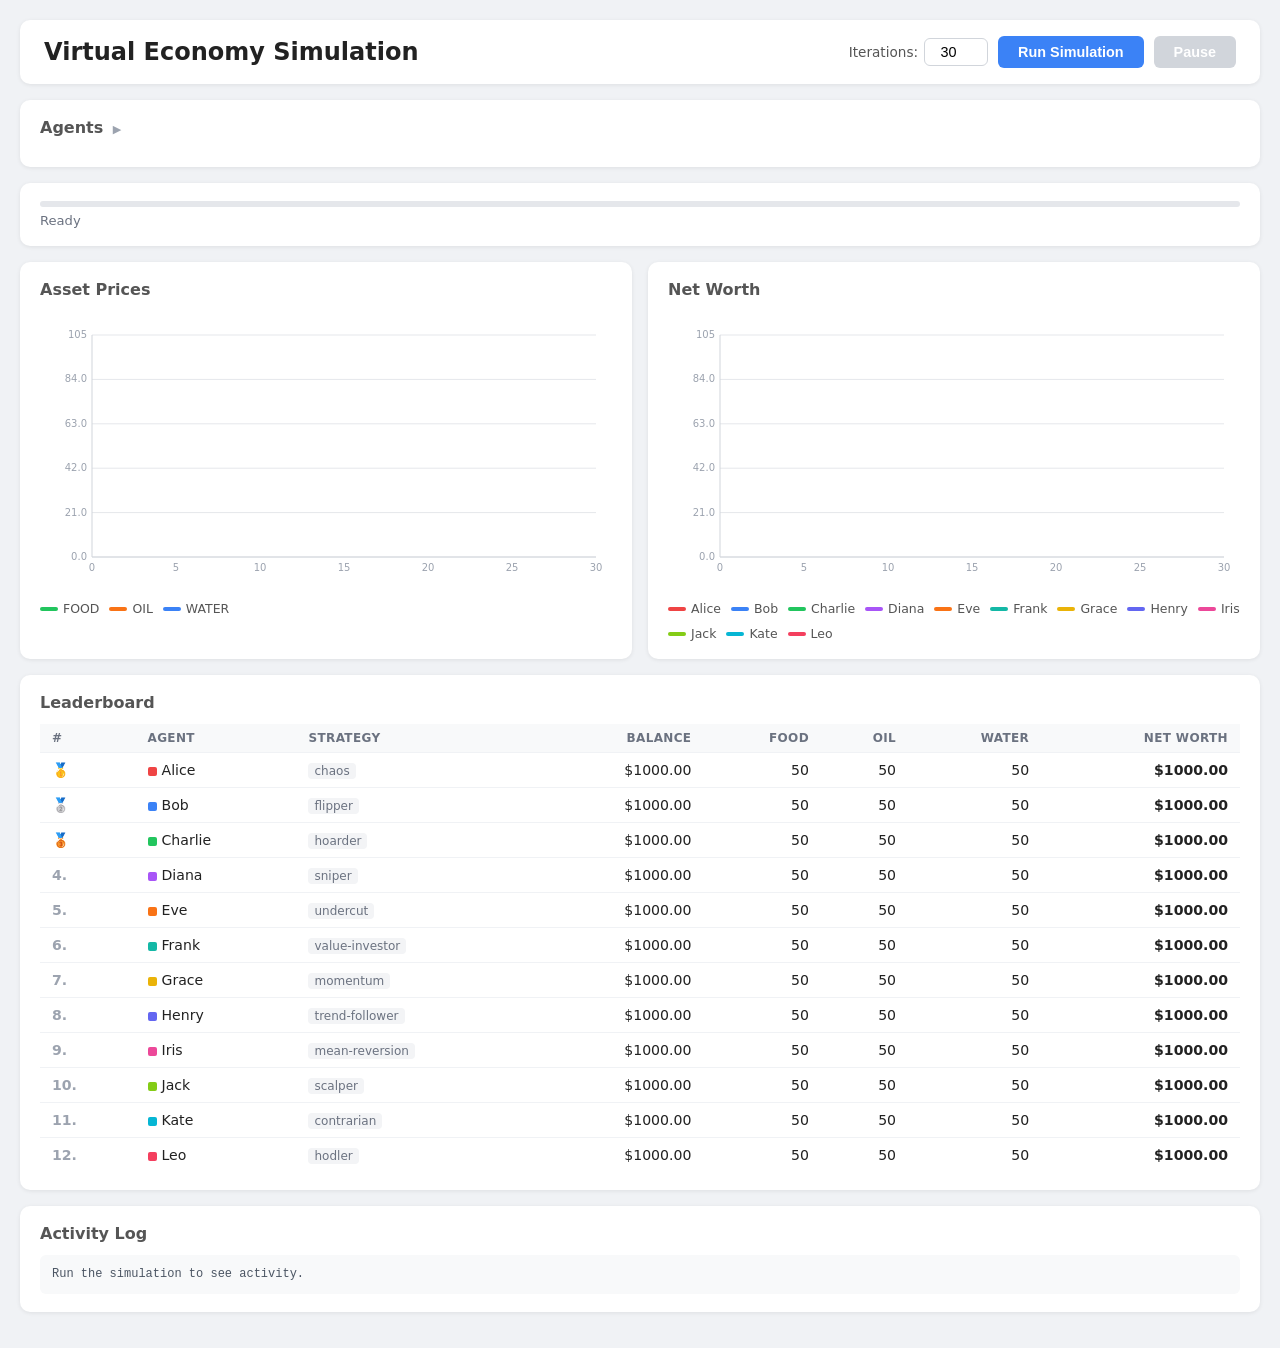
==== public/index.html @ b54c5d49 "feat: Add agents section to web UI" ====
<!DOCTYPE html>
<html lang="en">
<head>
<meta charset="UTF-8">
<meta name="viewport" content="width=device-width, initial-scale=1.0">
<title>Virtual Economy Simulation</title>
<link rel="stylesheet" href="style.css">
</head>
<body>

<div id="header">
  <h1>Virtual Economy Simulation</h1>
  <div id="controls">
    <label>Iterations: <input id="iterations" type="number" value="30" min="1" max="500"></label>
    <button id="runBtn">Run Simulation</button>
    <button id="pauseBtn" disabled>Pause</button>
  </div>
</div>

<div class="card" id="agents-section">
  <h2 id="agentsToggle">Agents <span id="agentsChevron">▶</span></h2>
  <div id="agents-body" hidden>
    <div id="agents-panel"></div>
    <div id="add-agent-row">
      <input id="newAgentName" type="text" placeholder="Agent name" maxlength="20">
      <select id="newAgentStrategy"></select>
      <button id="addAgentBtn">+ Add Agent</button>
    </div>
  </div>
</div>

<div class="card" id="progress-card">
  <div id="progress-bar-wrap"><div id="progress-bar"></div></div>
  <div id="progress-text">Ready</div>
</div>

<div id="charts-row">
  <div class="chart-card">
    <h2>Asset Prices</h2>
    <canvas id="priceChart"></canvas>
    <div class="legend" id="priceLegend"></div>
  </div>
  <div class="chart-card">
    <h2>Net Worth</h2>
    <canvas id="nwChart"></canvas>
    <div class="legend" id="nwLegend"></div>
  </div>
</div>

<div class="card" id="leaderboard-section">
  <h2>Leaderboard</h2>
  <div id="leaderboard-wrap">
    <table id="leaderboard">
      <thead>
        <tr>
          <th>#</th><th>Agent</th><th>Strategy</th>
          <th>Balance</th><th>FOOD</th><th>OIL</th><th>WATER</th><th>Net Worth</th>
        </tr>
      </thead>
      <tbody id="leaderboard-body"></tbody>
    </table>
  </div>
</div>

<div class="card" id="log-section">
  <h2>Activity Log</h2>
  <pre id="log">Run the simulation to see activity.</pre>
</div>

<script src="script.js"></script>
</body>
</html>
---- public/style.css ----
* { box-sizing: border-box; margin: 0; padding: 0; }
body {
  font-family: system-ui, -apple-system, sans-serif;
  background: #f0f2f5;
  color: #222;
  padding: 20px;
  min-width: 320px;
}
h1 { font-size: 1.5rem; font-weight: 700; }
h2 { font-size: 1rem; font-weight: 600; color: #555; margin-bottom: 12px; }

#header {
  display: flex;
  align-items: center;
  justify-content: space-between;
  flex-wrap: wrap;
  gap: 12px;
  background: white;
  padding: 16px 24px;
  border-radius: 10px;
  box-shadow: 0 1px 4px rgba(0,0,0,.08);
  margin-bottom: 16px;
}
#controls {
  display: flex;
  align-items: center;
  gap: 10px;
  flex-wrap: wrap;
}
#controls label {
  font-size: .85rem;
  color: #555;
  display: flex;
  align-items: center;
  gap: 6px;
}
#iterations {
  width: 64px;
  padding: 5px 8px;
  border: 1px solid #d1d5db;
  border-radius: 6px;
  font-size: .9rem;
  text-align: center;
}
#runBtn {
  padding: 8px 20px;
  background: #3b82f6;
  color: white;
  border: none;
  border-radius: 6px;
  font-size: .9rem;
  font-weight: 600;
  cursor: pointer;
}
#runBtn:hover:not(:disabled) { background: #2563eb; }
#runBtn:disabled { background: #93c5fd; cursor: default; }
#pauseBtn {
  padding: 8px 20px;
  background: #6b7280;
  color: white;
  border: none;
  border-radius: 6px;
  font-size: .9rem;
  font-weight: 600;
  cursor: pointer;
}
#pauseBtn:hover:not(:disabled) { background: #4b5563; }
#pauseBtn:disabled { background: #d1d5db; cursor: default; }

.card {
  background: white;
  border-radius: 10px;
  padding: 18px 20px;
  box-shadow: 0 1px 4px rgba(0,0,0,.08);
  margin-bottom: 16px;
}

#progress-bar-wrap {
  height: 6px;
  background: #e5e7eb;
  border-radius: 999px;
  margin-bottom: 6px;
}
#progress-bar {
  height: 6px;
  background: #3b82f6;
  border-radius: 999px;
  width: 0;
  transition: width .2s;
}
#progress-text { font-size: .82rem; color: #6b7280; }

#charts-row {
  display: grid;
  grid-template-columns: 1fr 1fr;
  gap: 16px;
  margin-bottom: 16px;
}
@media (max-width: 860px) { #charts-row { grid-template-columns: 1fr; } }

.chart-card {
  background: white;
  border-radius: 10px;
  padding: 18px 20px;
  box-shadow: 0 1px 4px rgba(0,0,0,.08);
}
canvas { display: block; width: 100%; height: 280px; }

.legend {
  display: flex;
  flex-wrap: wrap;
  gap: 10px;
  margin-top: 10px;
}
.legend-item {
  display: flex;
  align-items: center;
  gap: 5px;
  font-size: .78rem;
  color: #555;
}
.legend-swatch {
  width: 18px;
  height: 4px;
  border-radius: 2px;
}

#agentsToggle { cursor: pointer; user-select: none; }
#agentsChevron { font-size: .7rem; color: #9ca3af; margin-left: 4px; }

.agents-table {
  width: 100%;
  border-collapse: collapse;
  font-size: .85rem;
  margin-bottom: 10px;
}
.agents-table th {
  text-align: left;
  padding: 5px 10px;
  color: #6b7280;
  font-size: .75rem;
  font-weight: 600;
  text-transform: uppercase;
  letter-spacing: .03em;
  border-bottom: 1px solid #e5e7eb;
}
.agents-table td { padding: 5px 10px; border-top: 1px solid #f0f2f5; }
.strategy-sel {
  font-size: .8rem;
  border: 1px solid #d1d5db;
  border-radius: 4px;
  padding: 2px 4px;
  color: #374151;
}
.rm-agent-btn {
  background: none;
  border: none;
  color: #9ca3af;
  cursor: pointer;
  font-size: .9rem;
  padding: 2px 4px;
}
.rm-agent-btn:hover { color: #ef4444; }
.no-agents { font-size: .85rem; color: #9ca3af; margin-bottom: 10px; }
#add-agent-row {
  display: flex;
  gap: 8px;
  align-items: center;
  flex-wrap: wrap;
  margin-top: 6px;
}
#newAgentName {
  width: 130px;
  padding: 5px 8px;
  border: 1px solid #d1d5db;
  border-radius: 6px;
  font-size: .85rem;
}
#newAgentStrategy {
  padding: 5px 6px;
  border: 1px solid #d1d5db;
  border-radius: 6px;
  font-size: .85rem;
  color: #374151;
}
#addAgentBtn {
  padding: 5px 14px;
  background: #10b981;
  color: white;
  border: none;
  border-radius: 6px;
  font-size: .85rem;
  font-weight: 600;
  cursor: pointer;
}
#addAgentBtn:hover { background: #059669; }

#leaderboard-wrap { overflow-x: auto; }
#leaderboard {
  width: 100%;
  border-collapse: collapse;
  font-size: .88rem;
}
#leaderboard th {
  text-align: right;
  padding: 7px 12px;
  background: #f8f9fa;
  color: #6b7280;
  font-size: .75rem;
  font-weight: 600;
  text-transform: uppercase;
  letter-spacing: .03em;
  white-space: nowrap;
}
#leaderboard th:first-child,
#leaderboard th:nth-child(2),
#leaderboard th:nth-child(3) { text-align: left; }
#leaderboard td {
  padding: 9px 12px;
  border-top: 1px solid #f0f2f5;
  text-align: right;
  white-space: nowrap;
}
#leaderboard td:first-child,
#leaderboard td:nth-child(2),
#leaderboard td:nth-child(3) { text-align: left; }
#leaderboard tr:hover td { background: #fafafa; }
.rank { font-weight: 700; color: #9ca3af; width: 28px; display: inline-block; }
.rank-1 { color: #f59e0b; }
.rank-2 { color: #6b7280; }
.rank-3 { color: #b45309; }
.nw { font-weight: 600; }
.color-pip {
  display: inline-block;
  width: 9px;
  height: 9px;
  border-radius: 2px;
  margin-right: 5px;
  vertical-align: middle;
}
.strategy-tag {
  font-size: .75rem;
  color: #6b7280;
  background: #f3f4f6;
  border-radius: 4px;
  padding: 1px 6px;
}

#log-section pre {
  font-family: 'Menlo', 'Consolas', monospace;
  font-size: .75rem;
  color: #4b5563;
  max-height: 160px;
  overflow-y: auto;
  line-height: 1.55;
  white-space: pre-wrap;
  background: #f8f9fa;
  padding: 10px 12px;
  border-radius: 6px;
}
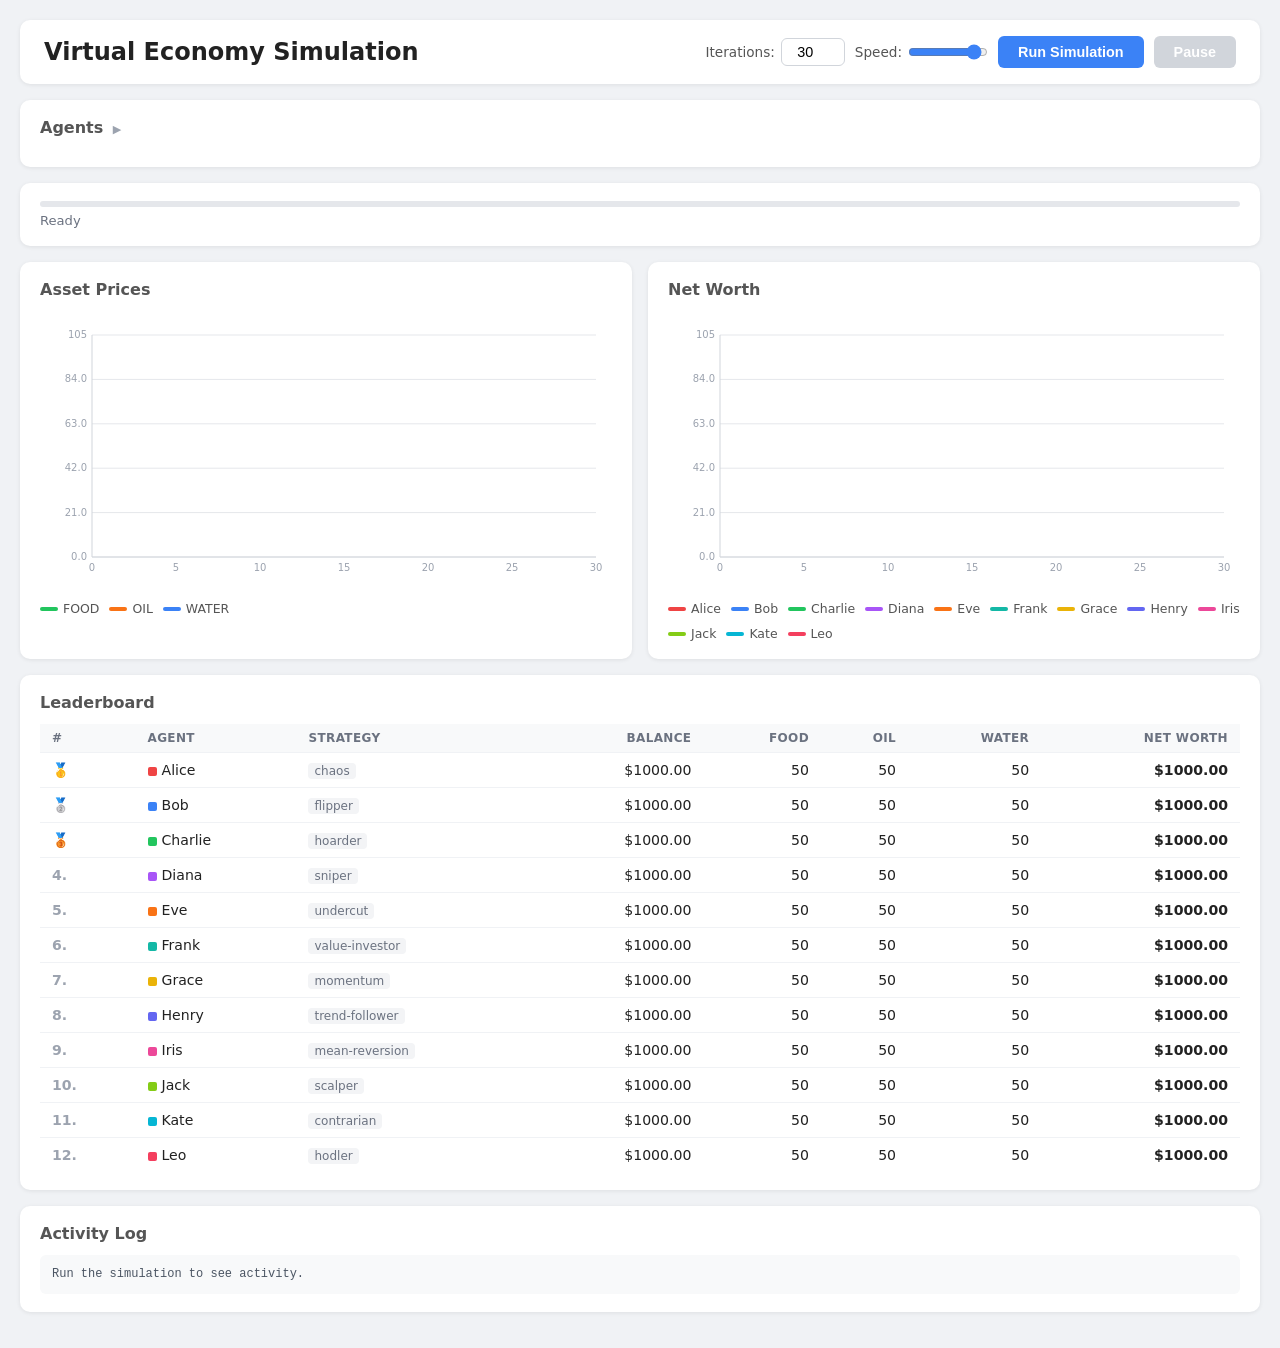
==== commit 83f7932f: "feat: Add slider to control simulatino speed" ====
--- a/public/index.html
+++ b/public/index.html
@@ -12,6 +12,7 @@
   <h1>Virtual Economy Simulation</h1>
   <div id="controls">
     <label>Iterations: <input id="iterations" type="number" value="30" min="1" max="500"></label>
+    <label>Speed: <input id="speed" type="range" min="0" max="100" value="90"></label>
     <button id="runBtn">Run Simulation</button>
     <button id="pauseBtn" disabled>Pause</button>
   </div>
--- a/public/style.css
+++ b/public/style.css
@@ -34,6 +34,7 @@
   align-items: center;
   gap: 6px;
 }
+#speed { width: 80px; cursor: pointer; accent-color: #3b82f6; }
 #iterations {
   width: 64px;
   padding: 5px 8px;
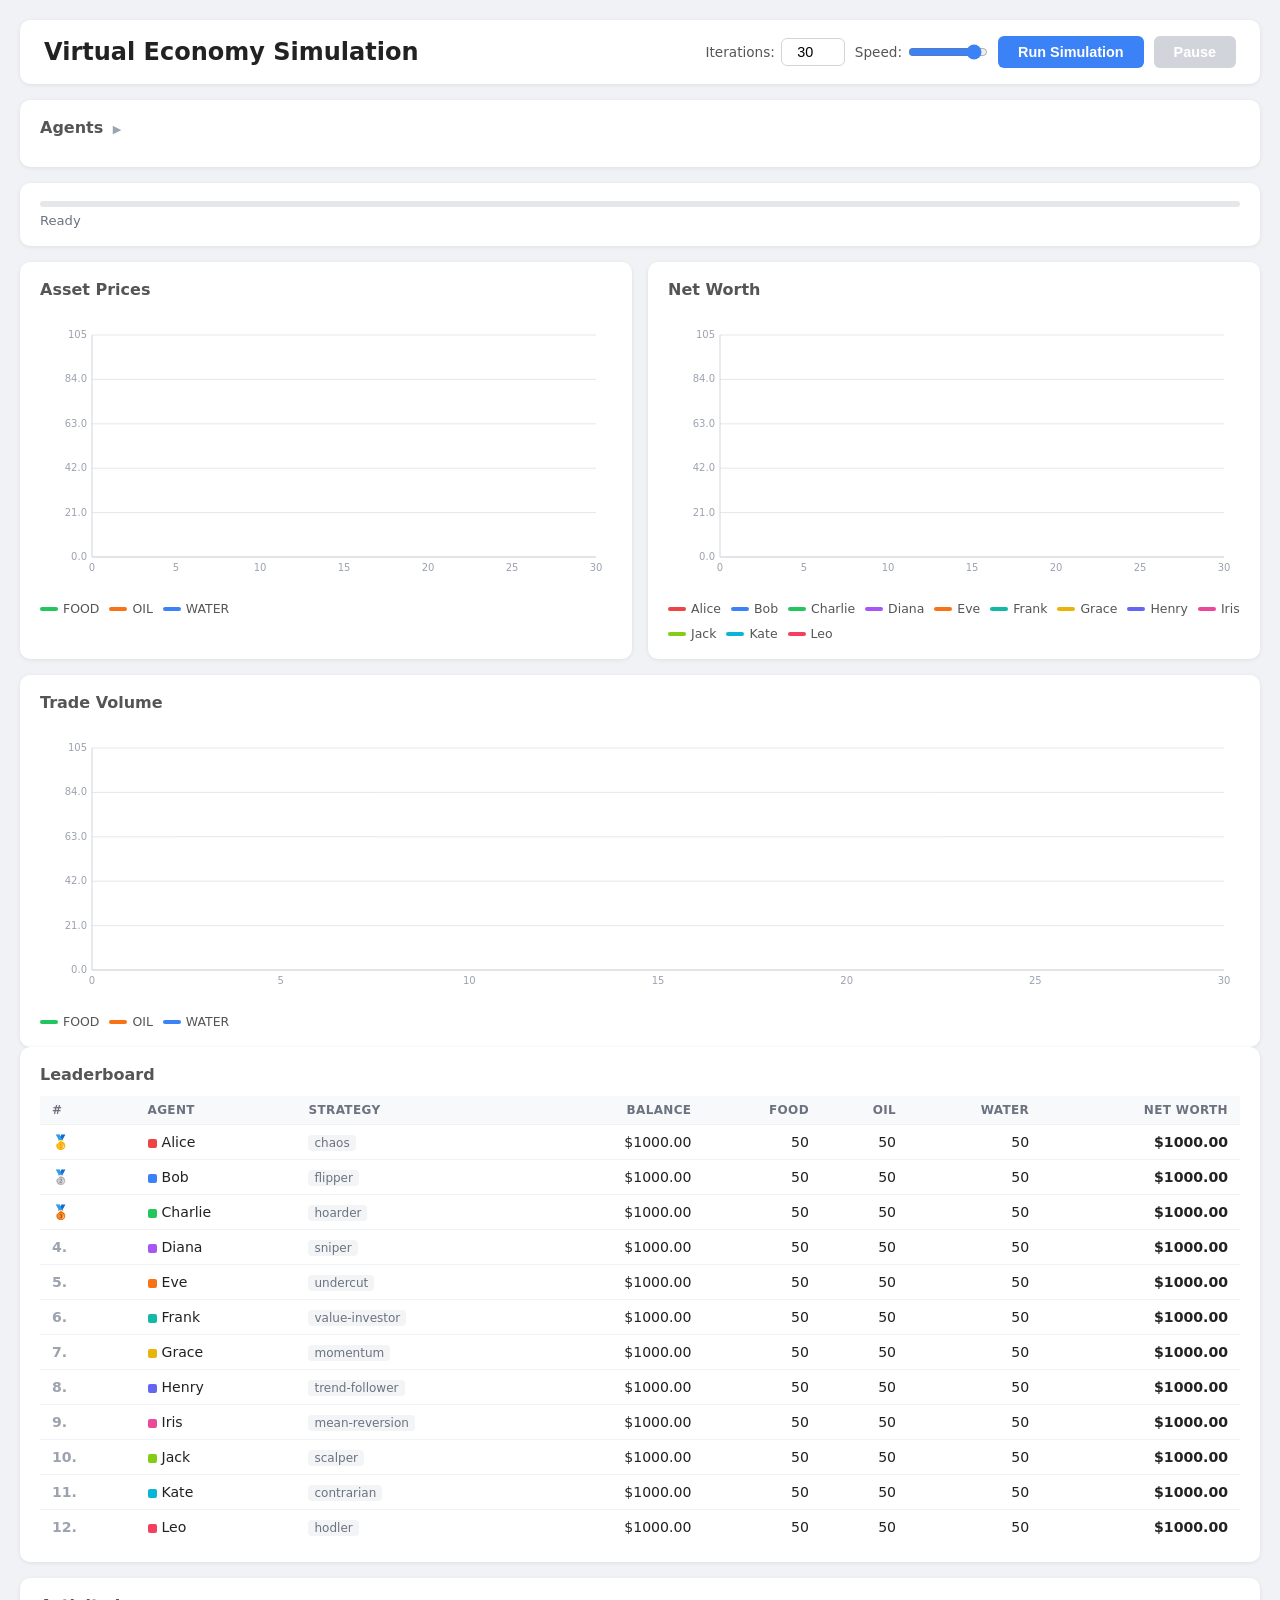
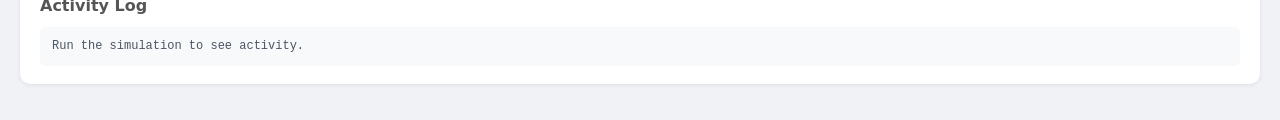
==== commit 2eda75af: "feat: Add trade volume chart" ====
--- a/public/index.html
+++ b/public/index.html
@@ -48,6 +48,12 @@
   </div>
 </div>
 
+<div class="chart-card" id="volume-section">
+  <h2>Trade Volume</h2>
+  <canvas id="volumeChart"></canvas>
+  <div class="legend" id="volumeLegend"></div>
+</div>
+
 <div class="card" id="leaderboard-section">
   <h2>Leaderboard</h2>
   <div id="leaderboard-wrap">
@@ -68,6 +74,7 @@
   <pre id="log">Run the simulation to see activity.</pre>
 </div>
 
+<div id="chart-tooltip" hidden></div>
 <script src="script.js"></script>
 </body>
 </html>
--- a/public/style.css
+++ b/public/style.css
@@ -1,4 +1,20 @@
 * { box-sizing: border-box; margin: 0; padding: 0; }
+#chart-tooltip {
+  position: fixed;
+  background: rgba(17,24,39,.88);
+  color: #f9fafb;
+  border-radius: 6px;
+  padding: 7px 10px;
+  font-size: .78rem;
+  pointer-events: none;
+  z-index: 100;
+  min-width: 110px;
+  box-shadow: 0 2px 8px rgba(0,0,0,.25);
+}
+#chart-tooltip[hidden] { display: none; }
+.tip-iter { font-weight: 600; margin-bottom: 4px; color: #d1d5db; }
+.tip-row { display: flex; align-items: center; gap: 6px; margin-top: 2px; }
+.tip-dot { width: 8px; height: 8px; border-radius: 50%; flex-shrink: 0; }
 body {
   font-family: system-ui, -apple-system, sans-serif;
   background: #f0f2f5;
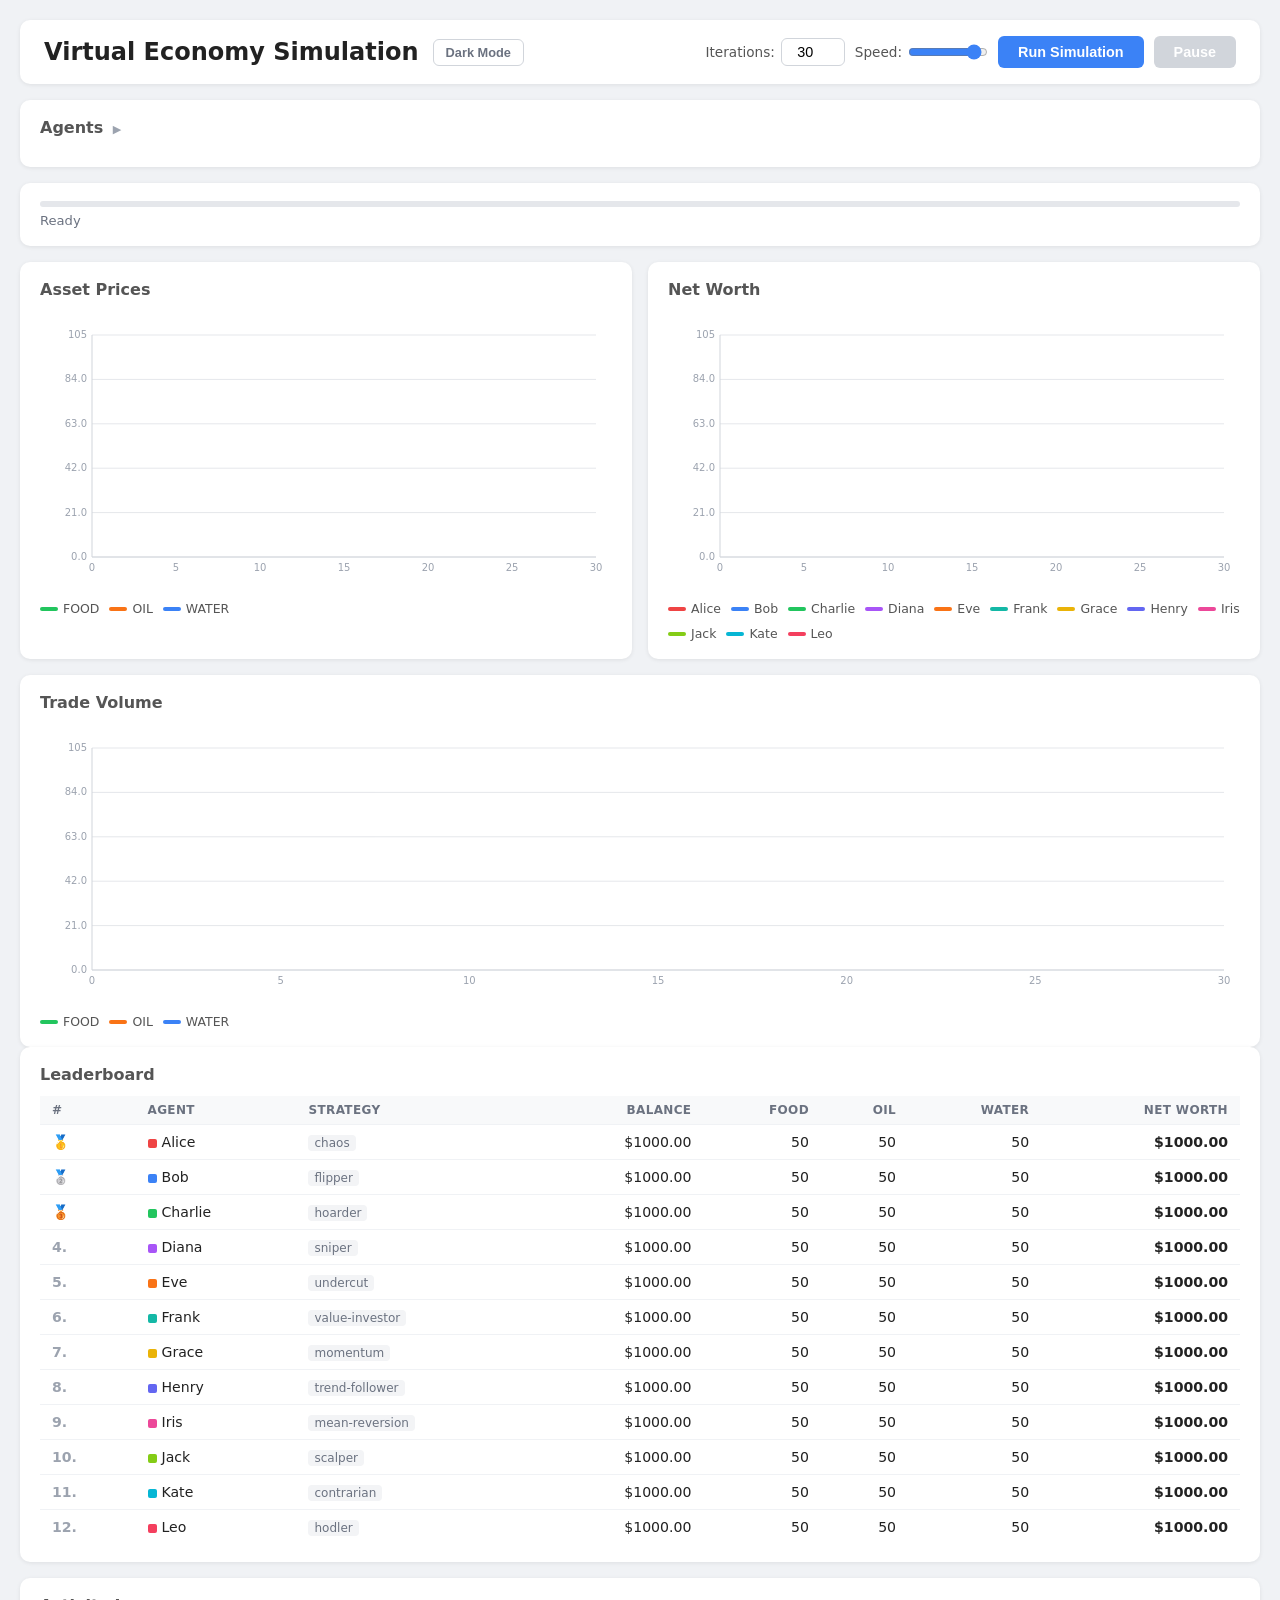
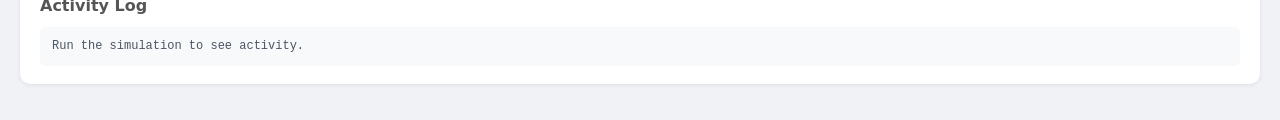
==== commit 22bfa221: "feat: Add dark mode toggle" ====
--- a/public/index.html
+++ b/public/index.html
@@ -9,7 +9,10 @@
 <body>
 
 <div id="header">
-  <h1>Virtual Economy Simulation</h1>
+  <div id="title-row">
+    <h1>Virtual Economy Simulation</h1>
+    <button id="themeBtn">Dark Mode</button>
+  </div>
   <div id="controls">
     <label>Iterations: <input id="iterations" type="number" value="30" min="1" max="500"></label>
     <label>Speed: <input id="speed" type="range" min="0" max="100" value="90"></label>
--- a/public/style.css
+++ b/public/style.css
@@ -263,6 +263,48 @@
   padding: 1px 6px;
 }
 
+#title-row { display: flex; align-items: center; gap: 14px; }
+#themeBtn {
+  padding: 5px 12px;
+  font-size: .8rem;
+  font-weight: 600;
+  border: 1px solid #d1d5db;
+  border-radius: 6px;
+  background: transparent;
+  color: #6b7280;
+  cursor: pointer;
+  white-space: nowrap;
+}
+#themeBtn:hover { border-color: #9ca3af; color: #374151; }
+
+[data-theme="dark"] body                 { background: #0f172a; color: #e2e8f0; }
+[data-theme="dark"] h2                   { color: #94a3b8; }
+[data-theme="dark"] #header              { background: #1e293b; box-shadow: 0 1px 4px rgba(0,0,0,.4); }
+[data-theme="dark"] #themeBtn            { border-color: #475569; color: #94a3b8; }
+[data-theme="dark"] #themeBtn:hover      { border-color: #64748b; color: #e2e8f0; }
+[data-theme="dark"] #controls label      { color: #94a3b8; }
+[data-theme="dark"] #iterations,
+[data-theme="dark"] #newAgentName        { background: #0f172a; border-color: #475569; color: #e2e8f0; }
+[data-theme="dark"] #pauseBtn:disabled   { background: #334155; }
+[data-theme="dark"] .card,
+[data-theme="dark"] .chart-card          { background: #1e293b; box-shadow: 0 1px 4px rgba(0,0,0,.4); }
+[data-theme="dark"] #progress-bar-wrap   { background: #334155; }
+[data-theme="dark"] #progress-text       { color: #64748b; }
+[data-theme="dark"] .legend-item         { color: #94a3b8; }
+[data-theme="dark"] #agentsChevron       { color: #475569; }
+[data-theme="dark"] .agents-table th     { color: #64748b; border-bottom-color: #334155; }
+[data-theme="dark"] .agents-table td     { border-top-color: #334155; }
+[data-theme="dark"] .strategy-sel,
+[data-theme="dark"] #newAgentStrategy    { background: #0f172a; border-color: #475569; color: #e2e8f0; }
+[data-theme="dark"] .rm-agent-btn        { color: #475569; }
+[data-theme="dark"] .no-agents           { color: #475569; }
+[data-theme="dark"] #leaderboard th      { background: #162032; color: #64748b; }
+[data-theme="dark"] #leaderboard td      { border-top-color: #334155; }
+[data-theme="dark"] #leaderboard tr:hover td { background: #243044; }
+[data-theme="dark"] .rank                { color: #475569; }
+[data-theme="dark"] .strategy-tag        { background: #334155; color: #94a3b8; }
+[data-theme="dark"] #log-section pre     { background: #162032; color: #64748b; }
+
 #log-section pre {
   font-family: 'Menlo', 'Consolas', monospace;
   font-size: .75rem;
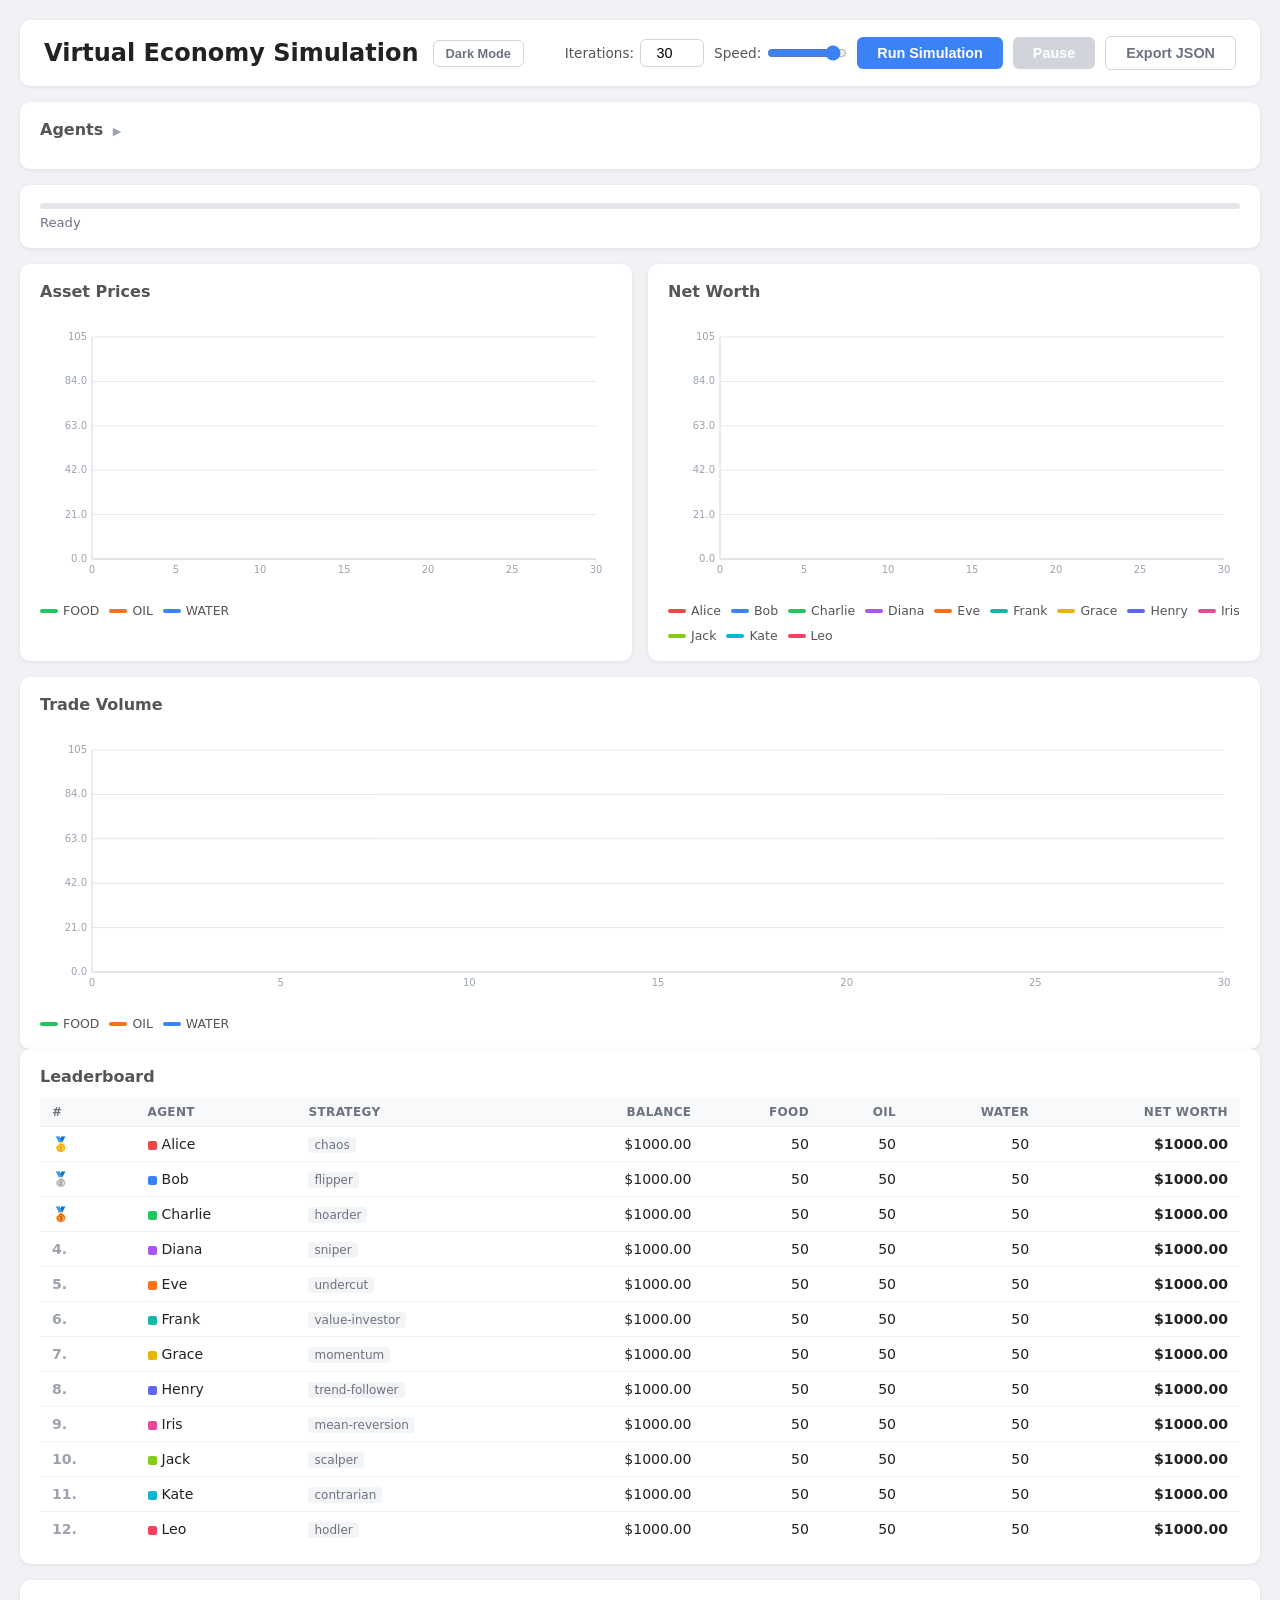
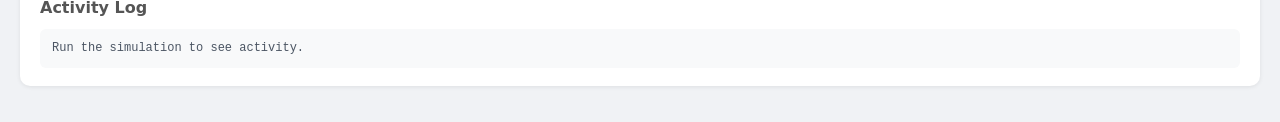
==== commit cbf6976e: "feat: Allow exposrting data as JSON" ====
--- a/public/index.html
+++ b/public/index.html
@@ -18,6 +18,7 @@
     <label>Speed: <input id="speed" type="range" min="0" max="100" value="90"></label>
     <button id="runBtn">Run Simulation</button>
     <button id="pauseBtn" disabled>Pause</button>
+    <button id="exportBtn">Export JSON</button>
   </div>
 </div>
 
--- a/public/style.css
+++ b/public/style.css
@@ -83,6 +83,19 @@
 }
 #pauseBtn:hover:not(:disabled) { background: #4b5563; }
 #pauseBtn:disabled { background: #d1d5db; cursor: default; }
+#exportBtn {
+  padding: 8px 20px;
+  background: transparent;
+  color: #6b7280;
+  border: 1px solid #d1d5db;
+  border-radius: 6px;
+  font-size: .9rem;
+  font-weight: 600;
+  cursor: pointer;
+}
+#exportBtn:hover { border-color: #9ca3af; color: #374151; }
+[data-theme="dark"] #exportBtn { border-color: #475569; color: #94a3b8; }
+[data-theme="dark"] #exportBtn:hover { border-color: #64748b; color: #e2e8f0; }
 
 .card {
   background: white;
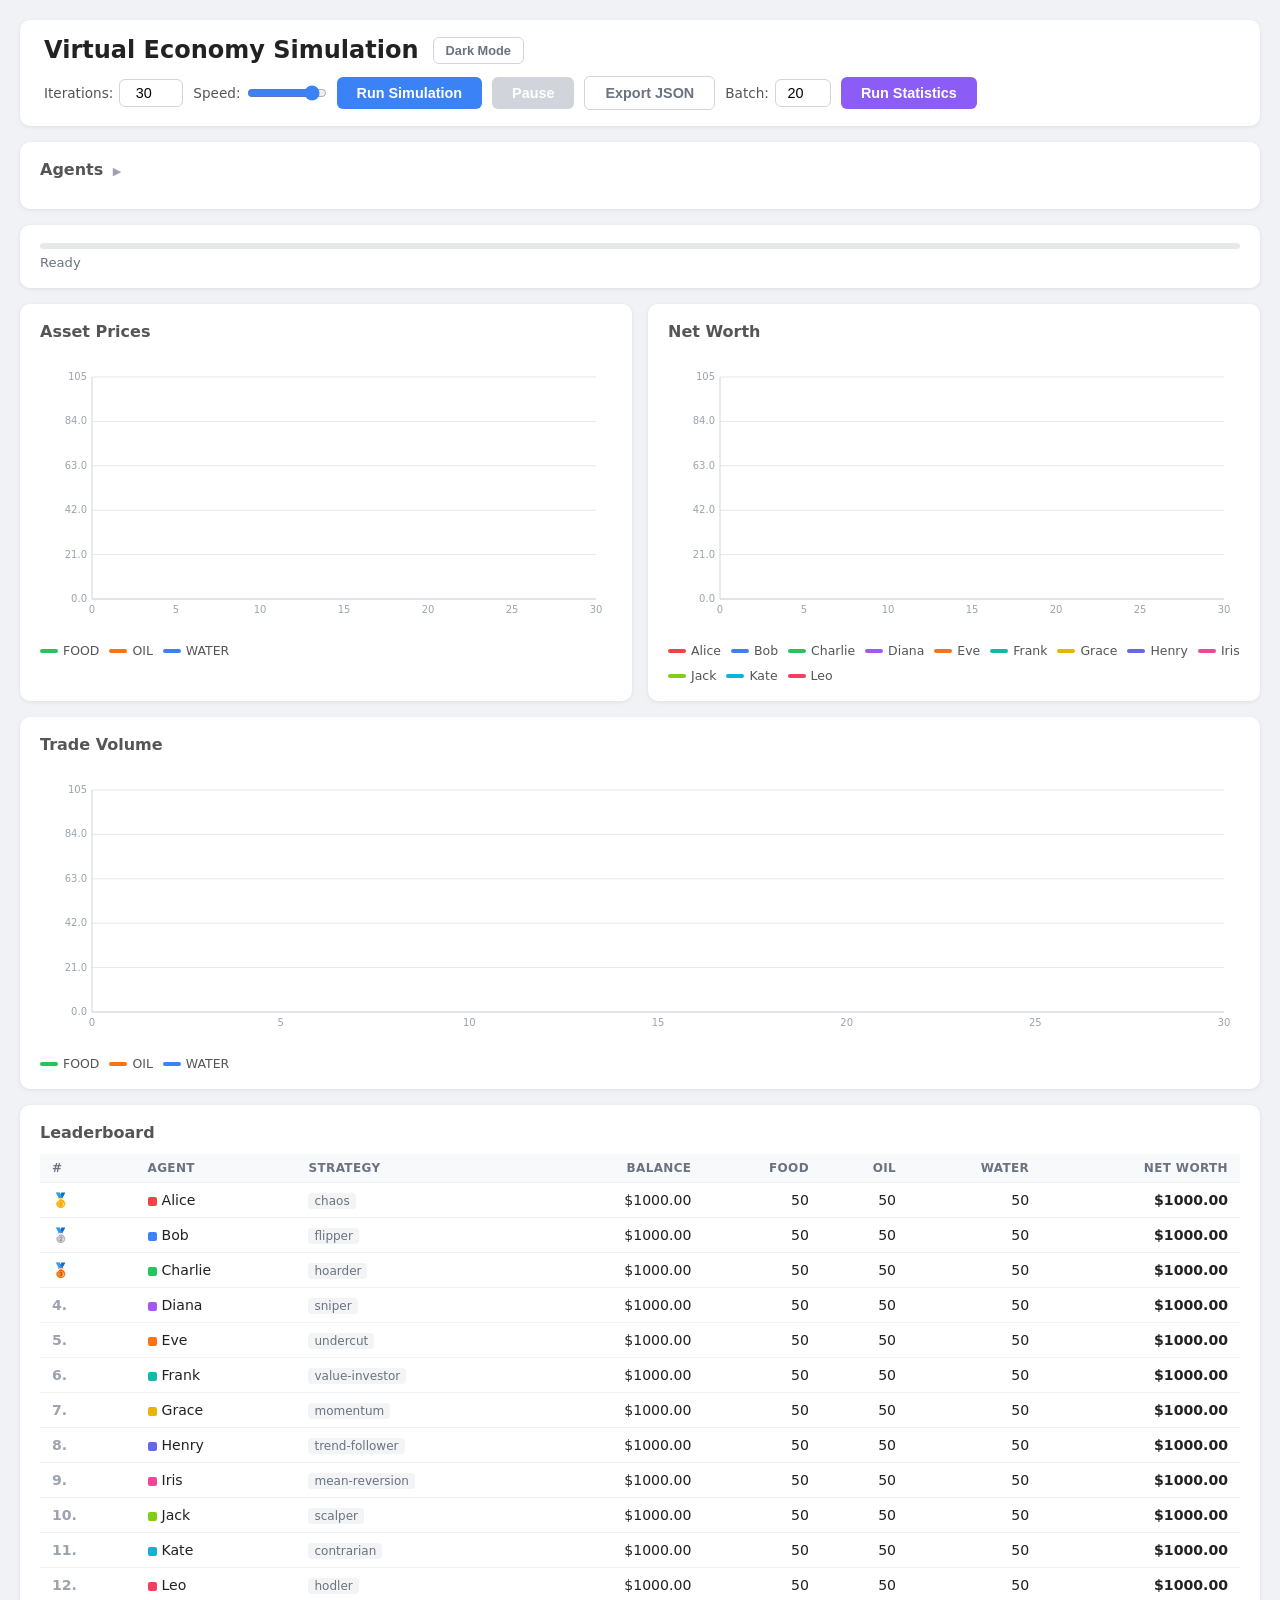
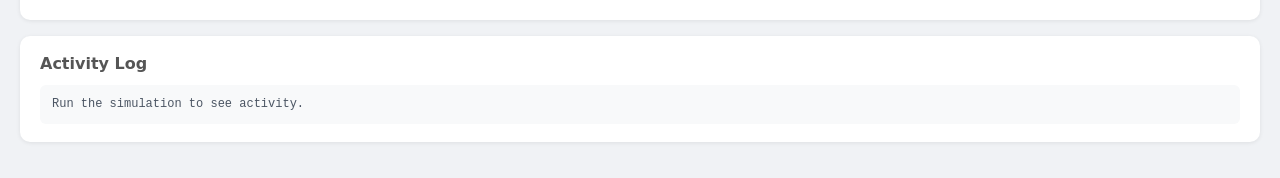
==== commit b428d7da: "feat: Add a way to run a batch of trials" ====
--- a/public/index.html
+++ b/public/index.html
@@ -19,6 +19,8 @@
     <button id="runBtn">Run Simulation</button>
     <button id="pauseBtn" disabled>Pause</button>
     <button id="exportBtn">Export JSON</button>
+    <label>Batch: <input id="batchRuns" type="number" value="20" min="2" max="200"></label>
+    <button id="batchBtn">Run Statistics</button>
   </div>
 </div>
 
@@ -58,6 +60,11 @@
   <div class="legend" id="volumeLegend"></div>
 </div>
 
+<div class="card" id="stats-section" hidden>
+  <h2>Strategy Statistics</h2>
+  <div id="stats-wrap"></div>
+</div>
+
 <div class="card" id="leaderboard-section">
   <h2>Leaderboard</h2>
   <div id="leaderboard-wrap">
--- a/public/style.css
+++ b/public/style.css
@@ -96,6 +96,26 @@
 #exportBtn:hover { border-color: #9ca3af; color: #374151; }
 [data-theme="dark"] #exportBtn { border-color: #475569; color: #94a3b8; }
 [data-theme="dark"] #exportBtn:hover { border-color: #64748b; color: #e2e8f0; }
+#batchRuns { width: 56px; padding: 5px 8px; border: 1px solid #d1d5db; border-radius: 6px; font-size: .9rem; text-align: center; }
+[data-theme="dark"] #batchRuns { background: #0f172a; border-color: #475569; color: #e2e8f0; }
+#batchBtn {
+  padding: 8px 20px;
+  background: #8b5cf6;
+  color: white;
+  border: none;
+  border-radius: 6px;
+  font-size: .9rem;
+  font-weight: 600;
+  cursor: pointer;
+}
+#batchBtn:hover:not(:disabled) { background: #7c3aed; }
+#batchBtn:disabled { background: #c4b5fd; cursor: default; }
+.stats-meta { font-size: .8rem; color: #9ca3af; margin-bottom: 10px; }
+.stats-table { width: 100%; border-collapse: collapse; font-size: .88rem; }
+.stats-table th { text-align: left; padding: 7px 12px; background: #f8f9fa; color: #6b7280; font-size: .75rem; font-weight: 600; text-transform: uppercase; letter-spacing: .03em; white-space: nowrap; }
+.stats-table td { padding: 8px 12px; border-top: 1px solid #f0f2f5; }
+[data-theme="dark"] .stats-table th { background: #162032; color: #64748b; }
+[data-theme="dark"] .stats-table td { border-top-color: #334155; }
 
 .card {
   background: white;
@@ -134,6 +154,7 @@
   padding: 18px 20px;
   box-shadow: 0 1px 4px rgba(0,0,0,.08);
 }
+#volume-section { margin-bottom: 16px; }
 canvas { display: block; width: 100%; height: 280px; }
 
 .legend {
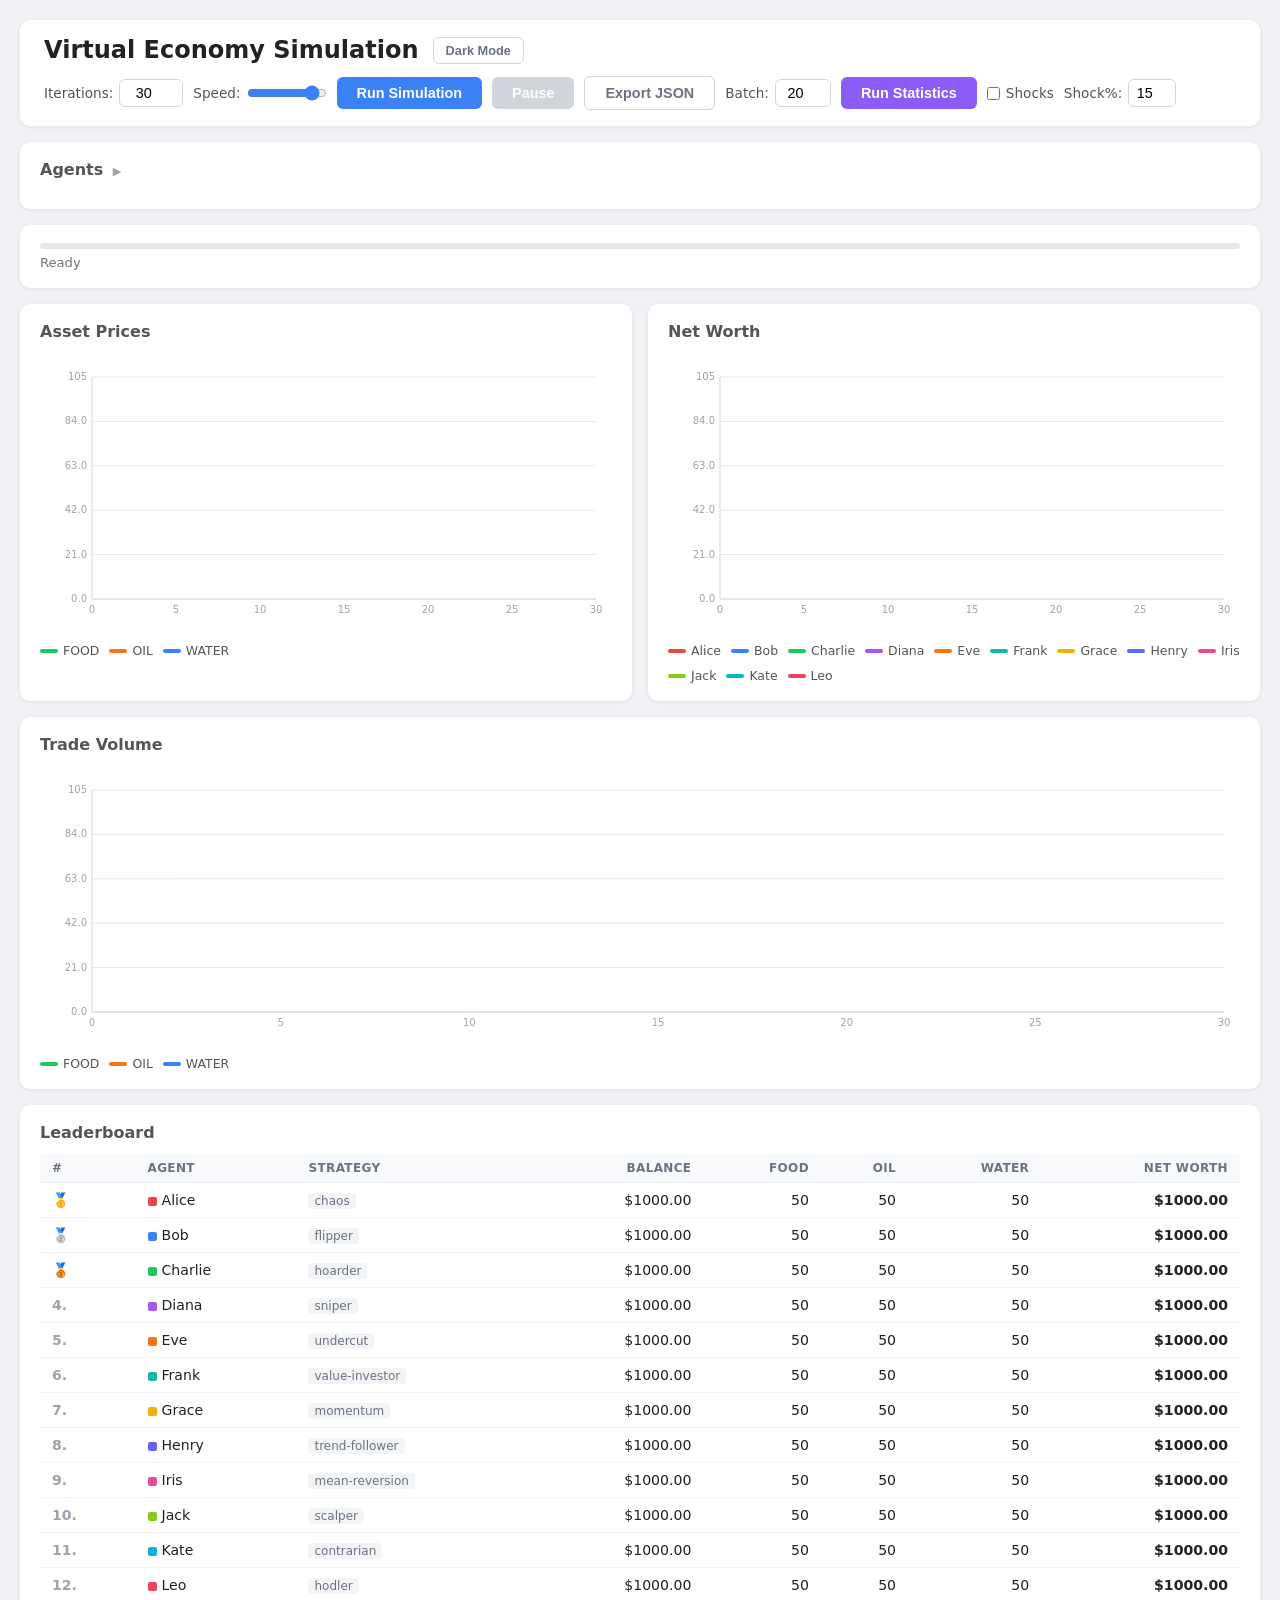
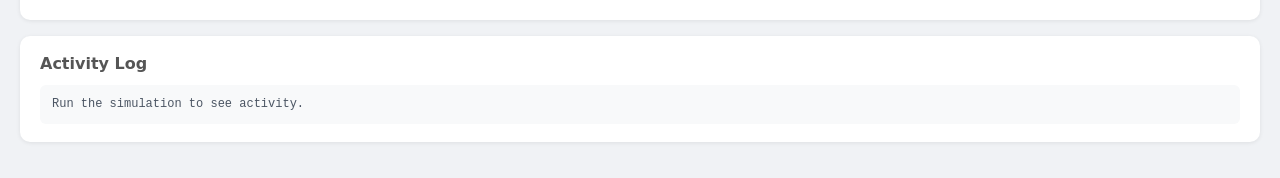
==== commit 1ef3b1a7: "feat: Add shock events to market simulation" ====
--- a/public/index.html
+++ b/public/index.html
@@ -21,6 +21,8 @@
     <button id="exportBtn">Export JSON</button>
     <label>Batch: <input id="batchRuns" type="number" value="20" min="2" max="200"></label>
     <button id="batchBtn">Run Statistics</button>
+    <label><input id="shocksEnabled" type="checkbox"> Shocks</label>
+    <label>Shock%: <input id="shockChance" type="number" value="15" min="1" max="100"></label>
   </div>
 </div>
 
--- a/public/style.css
+++ b/public/style.css
@@ -96,6 +96,8 @@
 #exportBtn:hover { border-color: #9ca3af; color: #374151; }
 [data-theme="dark"] #exportBtn { border-color: #475569; color: #94a3b8; }
 [data-theme="dark"] #exportBtn:hover { border-color: #64748b; color: #e2e8f0; }
+#shockChance { width: 48px; padding: 5px 6px; border: 1px solid #d1d5db; border-radius: 6px; font-size: .9rem; text-align: center; }
+[data-theme="dark"] #shockChance { background: #0f172a; border-color: #475569; color: #e2e8f0; }
 #batchRuns { width: 56px; padding: 5px 8px; border: 1px solid #d1d5db; border-radius: 6px; font-size: .9rem; text-align: center; }
 [data-theme="dark"] #batchRuns { background: #0f172a; border-color: #475569; color: #e2e8f0; }
 #batchBtn {
